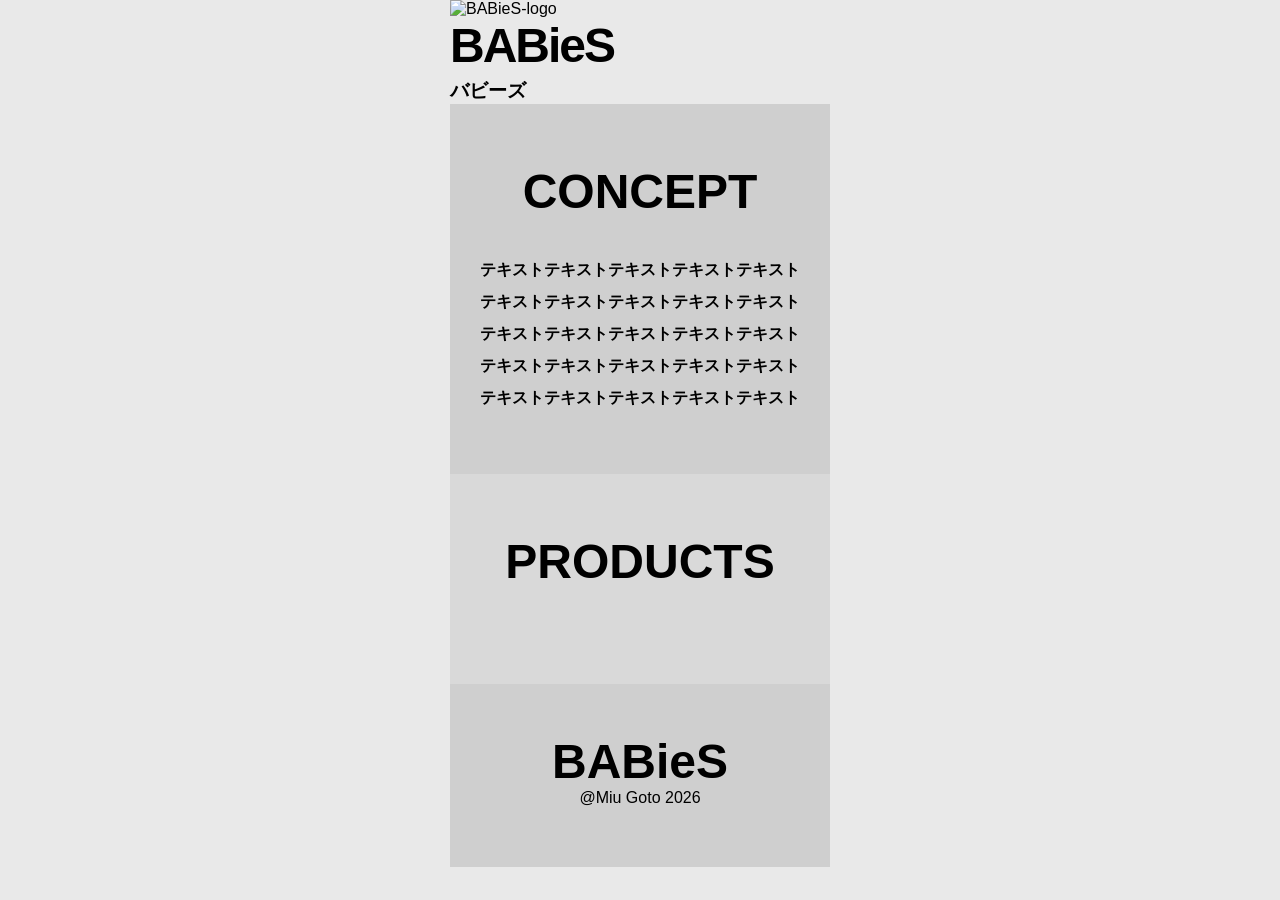
==== index.html @ 3aead326 "Add files via upload" ====
<!DOCTYPE html>
<html lang="ja">
<head>
    <meta charset="UTF-8">
    <meta name="viewport" content="width=device-width, initial-scale=1.0">
    <link rel="stylesheet" href="style.css">
    <title>BABieS</title>
</head>
<body>
    <div class="wrapper">

        <section class="top" id="top">
            <div class="logo">
                <img src="image/logo.png" alt="BABieS-logo">
            </div>
        </section>

        <h1 class="brand-title">BABieS</h1>
        <p class="brand-sub">バビーズ</p>

        <section class="concept" id="concept">
            <h2 class="section-title">CONCEPT</h2>
            <p class="concept-text">
                テキストテキストテキストテキストテキスト<br>
                テキストテキストテキストテキストテキスト<br>
                テキストテキストテキストテキストテキスト<br>
                テキストテキストテキストテキストテキスト<br>
                テキストテキストテキストテキストテキスト
            </p>
        </section>

        <section class="products" id="products">
            <h2 class="section-title">PRODUCTS</h2>
        </section>

        <footer>
            <p class="footer-title">BABieS</p>
            <p class="footer-text">@Miu Goto 2026</p>
        </footer>

    </div>
</body>
</html>
---- style.css ----
* {
      margin: 0;
      padding: 0;
      box-sizing: border-box;
      -webkit-tap-highlight-color: transparent;
    }

    html {
      scroll-behavior: smooth;
    }

    body {
      background: #e9e9e9;
      font-family: Arial, Helvetica, sans-serif;
      display: flex;
      justify-content: center;
      color: #000;
      overflow-x: hidden;
      touch-action: manipulation;
    }

    /* スマホ幅固定 */
    .container {
      width: 100%;
      max-width: 375px;
      min-height: 100vh;
      background: #d9d9d9;
      position: relative;
      overflow: hidden;
    }

    section {
      width: 100%;
    }

    /* =========================
       ハンバーガーメニュー
    ========================= */

    header {
      width: 100%;
      max-width: 375px;
      position: fixed;
      top: 0;
      left: 50%;
      transform: translateX(-50%);
      z-index: 1000;
      padding: 20px;
      display: flex;
      justify-content: flex-end;
    }

    .hamburger {
      width: 45px;
      height: 45px;
      background: rgba(255,255,255,0.8);
      border-radius: 50%;
      border: none;
      cursor: pointer;
      display: flex;
      flex-direction: column;
      justify-content: center;
      align-items: center;
      gap: 5px;
      box-shadow: 0 4px 10px rgba(0,0,0,0.1);
      touch-action: manipulation;
      -webkit-user-select: none;
      user-select: none;
    }

    .hamburger span {
      width: 22px;
      height: 2px;
      background: #000;
      transition: .3s;
    }

    /* メニュー */

    .menu {
      position: fixed;
      top: 0;
      left: 50%;
      transform: translateX(-50%);
      width: 100%;
      max-width: 375px;
      height: 100vh;
      background: rgba(0,0,0,0.9);
      z-index: 999;
      transition: .4s;
      display: flex;
      justify-content: center;
      align-items: center;
      opacity: 0;
      pointer-events: none;
    }

    .menu.active {
      opacity: 1;
      pointer-events: auto;
    }

    .menu ul {
      list-style: none;
      text-align: center;
    }

    .menu li {
      margin: 30px 0;
    }

    .menu a {
      color: white;
      text-decoration: none;
      font-size: 2rem;
      font-weight: bold;
      transition: .3s;
      display: inline-block;
      padding: 10px 20px;
      touch-action: manipulation;
    }

    .menu a:hover {
      opacity: .7;
    }

    /* =========================
       HERO
    ========================= */

    .hero {
      padding: 100px 25px 40px;
      text-align: center;
      background: #d9d9d9;
    }

    .logo-circle {
      width: 280px;
      height: 280px;
      background: #b9d651;
      border-radius: 50%;
      margin: 0 auto 30px;
      display: flex;
      align-items: center;
      justify-content: center;
      overflow: hidden;
    }

    .logo-circle img {
      width: 100%;
      object-fit: cover;
    }

    .brand-title {
      font-size: 3rem;
      font-weight: 900;
      letter-spacing: -2px;
    }

    .brand-sub {
      font-size: 1.2rem;
      font-weight: bold;
      margin-top: 5px;
    }

    /* スクロールボタン */

    .scroll-btn {
      margin-top: 40px;
      display: inline-flex;
      flex-direction: column;
      align-items: center;
      text-decoration: none;
      color: #000;
      font-weight: bold;
      gap: 10px;
      animation: float 1.5s infinite;
    }

    .scroll-circle {
      width: 45px;
      height: 45px;
      border: 2px solid #000;
      border-radius: 50%;
      display: flex;
      align-items: center;
      justify-content: center;
    }

    @keyframes float {
      0% {
        transform: translateY(0);
      }
      50% {
        transform: translateY(8px);
      }
      100% {
        transform: translateY(0);
      }
    }

    /* =========================
       CONCEPT
    ========================= */

    .concept {
      background: #cfcfcf;
      padding: 60px 30px;
      text-align: center;
    }

    .section-title {
      font-size: 3rem;
      font-weight: 900;
      margin-bottom: 35px;
    }

    .concept-text {
      text-align: left;
      line-height: 2;
      font-size: 1rem;
      font-weight: bold;
    }

    /* =========================
   自動スライド
========================= */

.slides {
  display: flex;
  gap: 20px;
  overflow-x: auto;
  scroll-snap-type: x mandatory;
  padding-bottom: 10px;
  -webkit-overflow-scrolling: touch;
  scroll-behavior: smooth;

  /* 追加 */
  scroll-snap-stop: always;
}

    /* =========================
       PRODUCTS
    ========================= */

    .products {
      padding: 60px 20px;
      text-align: center;
      background: #d9d9d9;
    }

    .slider {
      width: 100%;
      overflow: hidden;
      margin-top: 30px;
    }

    .slides {
      display: flex;
      gap: 20px;
      overflow-x: auto;
      scroll-snap-type: x mandatory;
      padding-bottom: 10px;
      -webkit-overflow-scrolling: touch;
      scroll-behavior: smooth;
    }

    .slides::-webkit-scrollbar {
      display: none;
    }

    .product-card {
      min-width: 320px;
      height: 430px;
      background: repeating-conic-gradient(
        #efefef 0% 25%,
        #dddddd 0% 50%
      )
      50% / 40px 40px;
      border: 3px solid #000;
      border-radius: 35px;
      scroll-snap-align: center;
      flex-shrink: 0;
      cursor: pointer;
      transition: .3s;
    }

    .product-card:hover {
      transform: scale(0.98);
    }
    .product-card:active {
      transform: scale(0.96);
    }

    /* =========================
       POPUP
    ========================= */

    .popup {
      position: fixed;
      top: 0;
      left: 0;
      width: 100%;
      height: 100vh;
      background: rgba(0,0,0,0.7);
      display: flex;
      justify-content: center;
      align-items: center;
      opacity: 0;
      pointer-events: none;
      transition: .3s;
      z-index: 2000;
    }

    .popup.active {
      opacity: 1;
      pointer-events: auto;
    }

    .popup-content {
      width: 90%;
      max-width: 320px;
      background: white;
      border-radius: 25px;
      padding: 25px;
      text-align: center;
      position: relative;
      animation: popup .3s ease;
    }

    @keyframes popup {
      from {
        transform: scale(.8);
        opacity: 0;
      }

      to {
        transform: scale(1);
        opacity: 1;
      }
    }

    .popup-image {
      width: 100%;
      height: 220px;
      background: #ddd;
      border-radius: 20px;
      margin-bottom: 20px;
    }

    .popup-title {
      font-size: 1.5rem;
      font-weight: bold;
      margin-bottom: 10px;
    }

    .popup-text {
      line-height: 1.8;
      font-size: .95rem;
    }

    .close-popup {
      position: absolute;
      top: 15px;
      right: 18px;
      font-size: 1.5rem;
      cursor: pointer;
      font-weight: bold;
    }

    .dots {
      display: flex;
      justify-content: center;
      gap: 15px;
      margin-top: 25px;
    }

    .dot {
      width: 18px;
      height: 18px;
      border: 2px solid #000;
      border-radius: 50%;
    }

    .dot.active {
      background: #000;
    }

    /* =========================
       FOOTER
    ========================= */

    footer {
      background: #cfcfcf;
      padding: 50px 20px 60px;
      text-align: center;
    }

    .sns {
      display: flex;
      justify-content: center;
      gap: 35px;
      margin-bottom: 50px;
    }

    .sns a {
      color: #fff;
      font-size: 2rem;
      text-decoration: none;
      transition: .3s;
    }

    .sns a:hover {
      transform: scale(1.1);
    }

    .footer-title {
      font-size: 3rem;
      font-weight: 900;
    }

    .footer-name {
      font-size: 1.8rem;
      font-weight: bold;
      margin-top: 5px;
    }
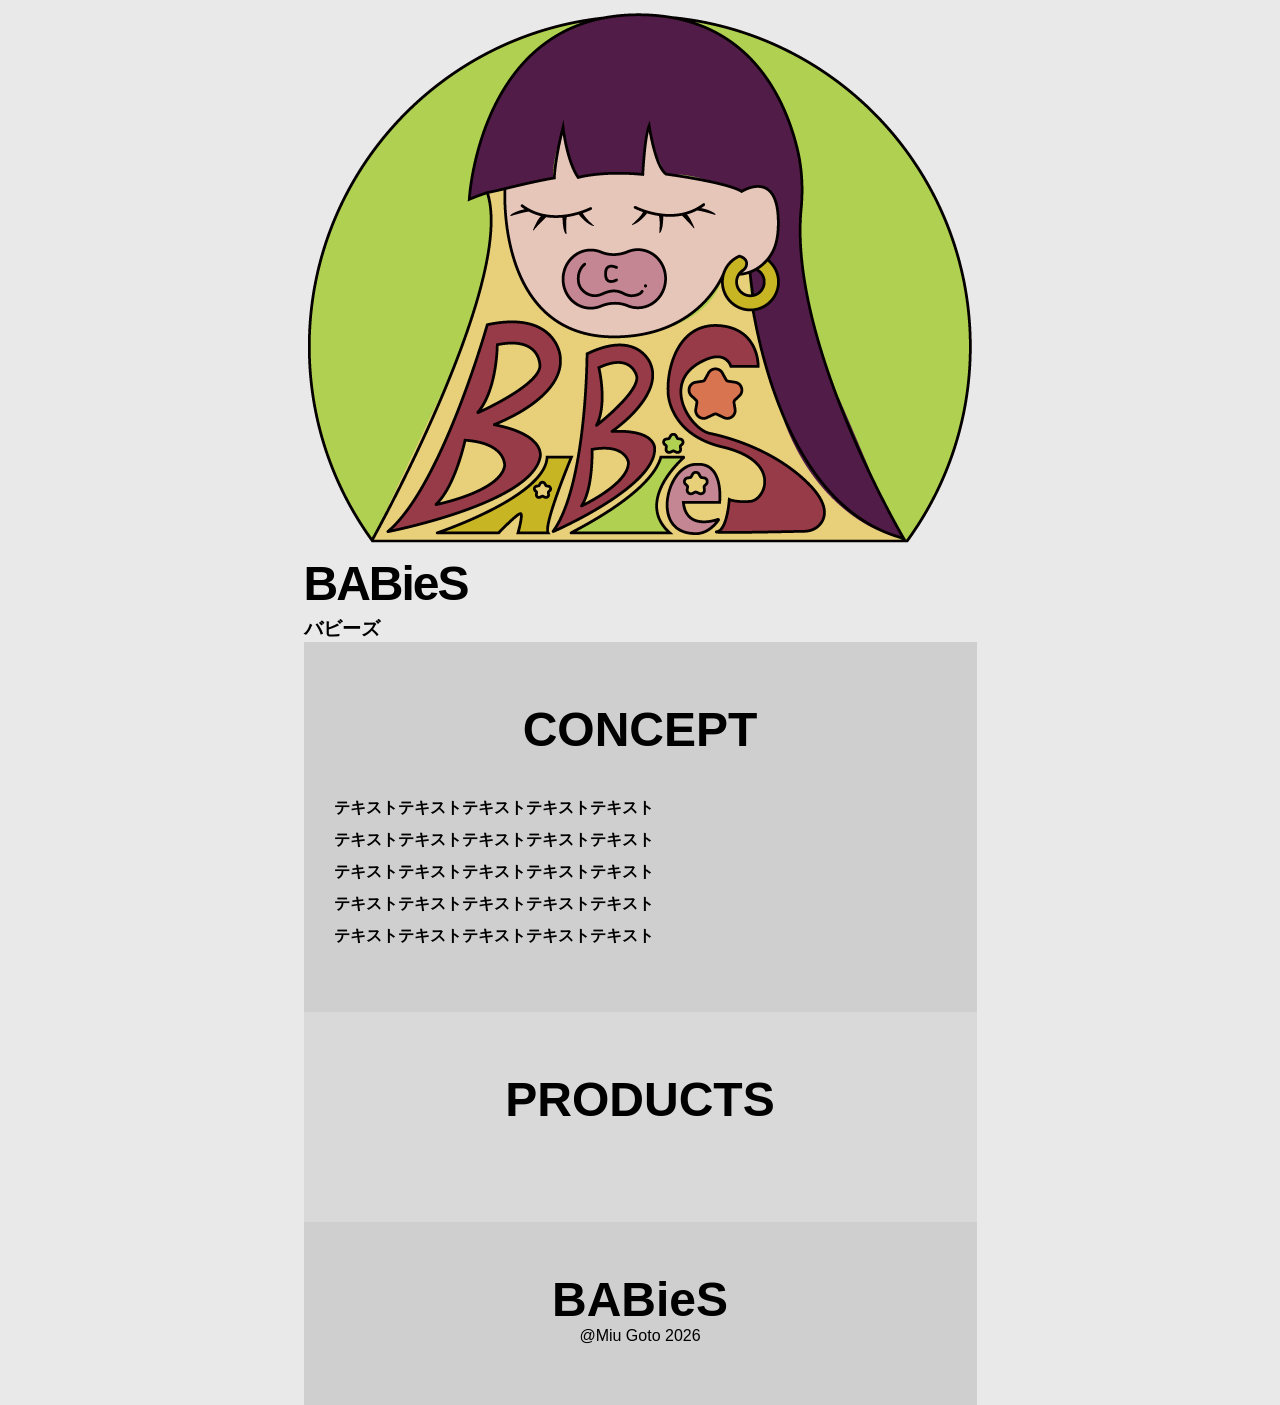
==== commit 86823080: "Update index.html" ====
--- a/index.html
+++ b/index.html
@@ -11,7 +11,7 @@
 
         <section class="top" id="top">
             <div class="logo">
-                <img src="image/logo.png" alt="BABieS-logo">
+                <img src="logo.png" alt="BABieS-logo">
             </div>
         </section>
 
@@ -40,4 +40,4 @@
 
     </div>
 </body>
-</html>+</html>
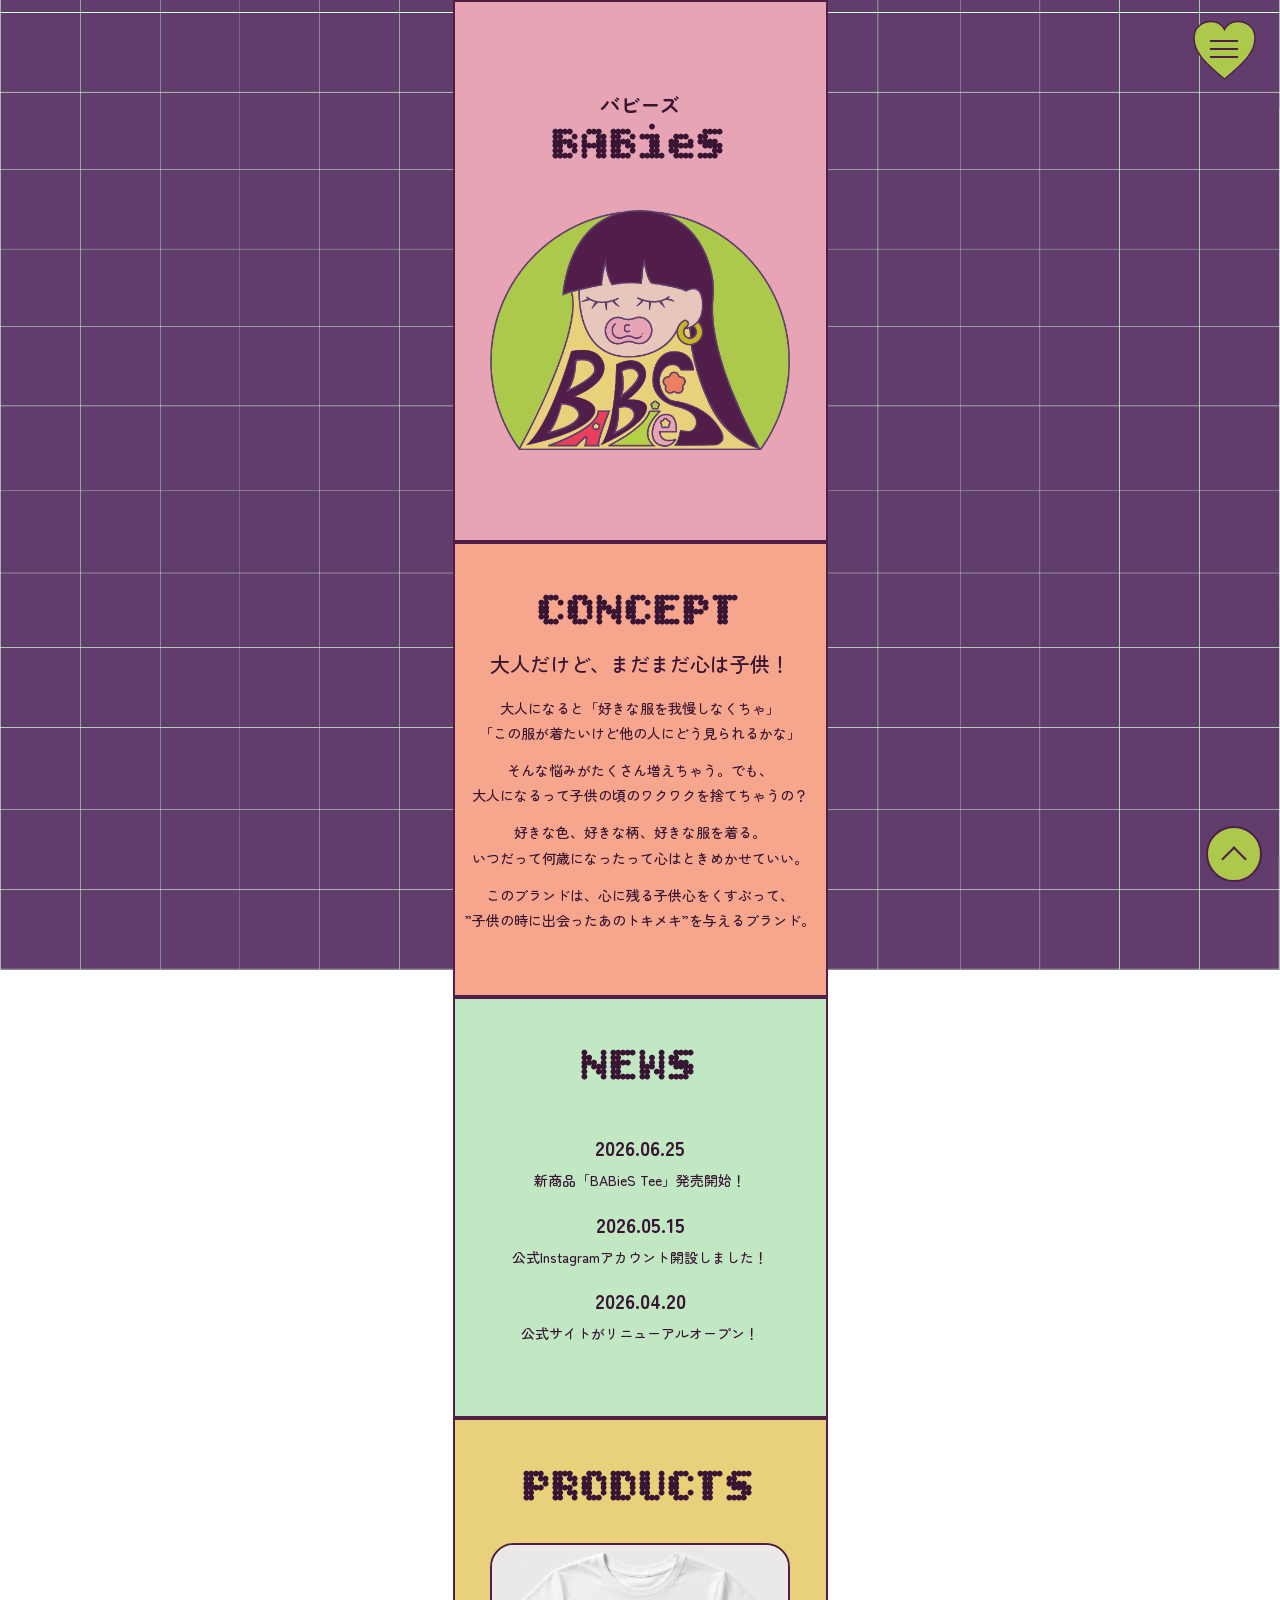
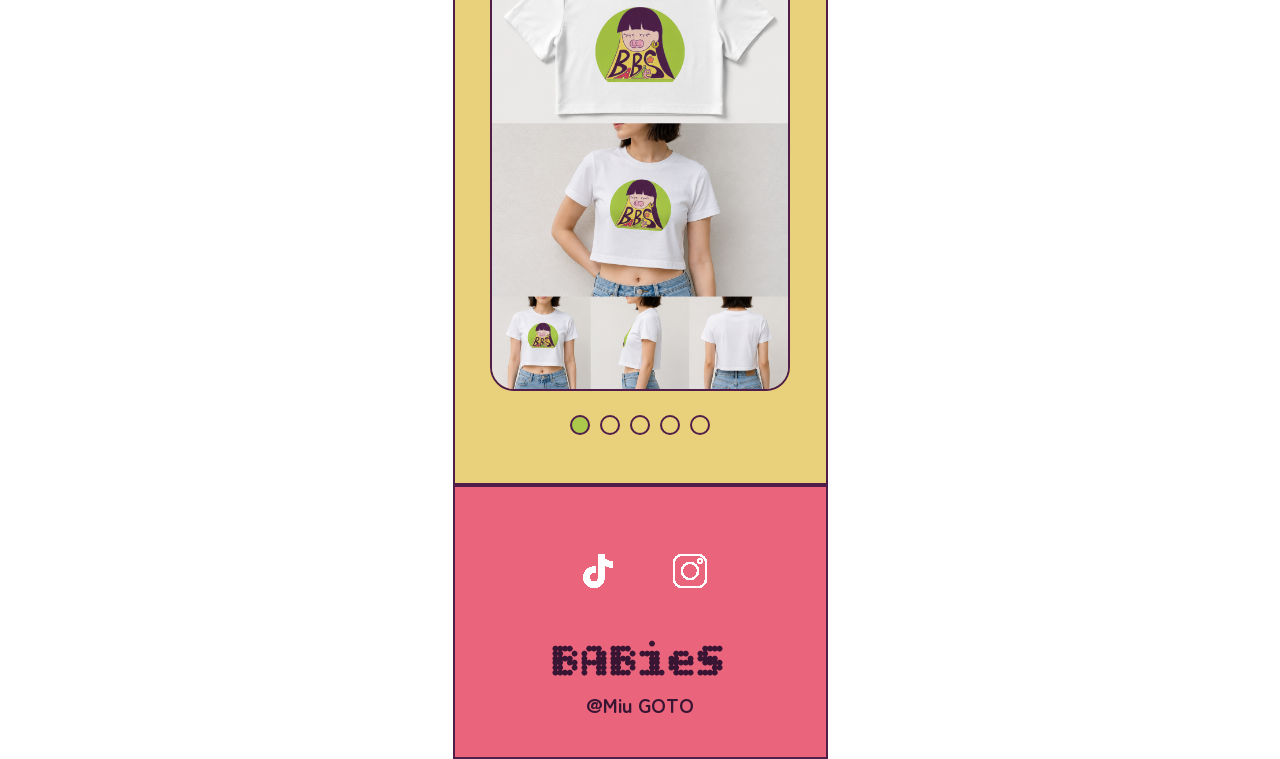
==== commit 402b14e2: "Add files via upload" ====
--- a/index.html
+++ b/index.html
@@ -1,43 +1,171 @@
 <!DOCTYPE html>
 <html lang="ja">
+
 <head>
     <meta charset="UTF-8">
     <meta name="viewport" content="width=device-width, initial-scale=1.0">
+    <title>BABieS</title>
     <link rel="stylesheet" href="style.css">
-    <title>BABieS</title>
+    <link rel="preconnect" href="https://fonts.googleapis.com">
+    <link rel="preconnect" href="https://fonts.gstatic.com" crossorigin>
+    <link href="https://fonts.googleapis.com/css2?family=Bitcount:wght@100..900&family=Zen+Maru+Gothic&display=swap" rel="stylesheet">
 </head>
+
 <body>
-    <div class="wrapper">
 
+    <nav class="MENU" id="menu">
+        <input type="checkbox" id="menu-toggle">
+        <label class="hamburger" for="menu-toggle" aria-label="メニューを開く">
+            <span></span>
+            <span></span>
+            <span></span>
+        </label>
+        <ul>
+            <li><a href="#top">TOP</a></li>
+            <li><a href="#concept">CONCEPT</a></li>
+            <li><a href="#news">NEWS</a></li>
+            <li><a href="#products">PRODUCTS</a></li>
+            <li><a href="#contact">CONTACT</a></li>
+        </ul>
+    </nav>
+
+    <a class="top-button" href="#top" aria-label="トップへ戻る">
+        <span></span>
+    </a>
+
+    <main>
         <section class="top" id="top">
-            <div class="logo">
-                <img src="logo.png" alt="BABieS-logo">
+            <div class="top-title">
+                <h2>バビーズ</h2>
+                <h1>BABieS</h1>
+            </div>
+            <img src="images/logo.png" alt="BaBieS Logo" class="logo">
+        </section>
+
+        <section class="concept" id="concept">
+            <h1>CONCEPT</h1>
+            <h2>大人だけど、まだまだ心は子供！</h2>
+            <p>
+                大人になると「好きな服を我慢しなくちゃ」<br>
+                「この服が着たいけど他の人にどう見られるかな」
+            </p>
+            <p>
+                そんな悩みがたくさん増えちゃう。でも、<br>
+                大人になるって子供の頃のワクワクを捨てちゃうの？
+            </p>
+            <p>
+                好きな色、好きな柄、好きな服を着る。<br>
+                いつだって何歳になったって心はときめかせていい。
+            </p>
+            <p>
+                このブランドは、心に残る子供心をくすぶって、<br>
+                ”子供の時に出会ったあのトキメキ”を与えるブランド。
+            </p>
+        </section>
+
+        <section class="news" id="news">
+            <h1>NEWS</h1>
+            <div class="news-item">
+                <h2>2026.06.25</h2>
+                <p>新商品「BABieS Tee」発売開始！</p>
+            </div>
+            <div class="news-item">
+                <h2>2026.05.15</h2>
+                <p>公式Instagramアカウント開設しました！</p>
+            </div>
+            <div class="news-item">
+                <h2>2026.04.20</h2>
+                <p>公式サイトがリニューアルオープン！</p>
+            </div>
+
+        </section>
+
+        <section class="products" id="products">
+            <h1>PRODUCTS</h1>
+            <div class="product-slider-menu">
+                <button class="product-button" type="button" id="product-open">
+                    <div class="product-track" id="product-track">
+                        <img src="images/product-1.png" alt="商品メニュー1" class="product-menu" draggable="false">
+                        <img src="images/product-2.png" alt="商品メニュー2" class="product-menu" draggable="false">
+                        <img src="images/product-3.png" alt="商品メニュー3" class="product-menu" draggable="false">
+                        <img src="images/product-4.png" alt="商品メニュー4" class="product-menu" draggable="false">
+                        <img src="images/product-5.png" alt="商品メニュー5" class="product-menu" draggable="false">
+                        <img src="images/product-1.png" alt="商品メニュー1" class="product-menu" draggable="false">
+                    </div>
+                </button>
+                <div class="slider-dots" aria-label="商品メニュー切り替え">
+                    <button class="slider-dot is-active" type="button" data-slide="0" aria-label="1枚目の商品を見る"></button>
+                    <button class="slider-dot" type="button" data-slide="1" aria-label="2枚目の商品を見る"></button>
+                    <button class="slider-dot" type="button" data-slide="2" aria-label="3枚目の商品を見る"></button>
+                    <button class="slider-dot" type="button" data-slide="3" aria-label="4枚目の商品を見る"></button>
+                    <button class="slider-dot" type="button" data-slide="4" aria-label="5枚目の商品を見る"></button>
+                </div>
             </div>
         </section>
 
-        <h1 class="brand-title">BABieS</h1>
-        <p class="brand-sub">バビーズ</p>
+        <div class="product-popup" id="product-popup" aria-hidden="true">
+            <div class="product-detail">
+                <button class="popup-close" type="button" id="product-close" aria-label="閉じる"></button>
+                <div class="product-detail-item is-active" data-product="0">
+                    <h2>BABieS Tee</h2>
+                    <img src="images/product-1.png" alt="商品写真1" class="popup-product-image">
+                    <p class="product-price">3980yen</p>
+                    <p>定番Tシャツ！</p>
+                    <p>ショート丈でカジュアルに着られるデザインです。</p>
+                </div>
+                <div class="product-detail-item" data-product="1">
+                    <h2>BABieS Hoodie</h2>
+                    <img src="images/product-2.png" alt="商品写真2" class="popup-product-image">
+                    <p class="product-price">5980yen</p>
+                    <p>冬に大活躍するフーディー！</p>
+                    <p>シンプルで使いやすいデザインです。</p>
+                </div>
+                <div class="product-detail-item" data-product="2">
+                    <h2>BABieS onepiece</h2>
+                    <img src="images/product-3.png" alt="商品写真3" class="popup-product-image">
+                    <p class="product-price">6980yen</p>
+                    <p>定番ワンピース！</p>
+                    <p>さらっと着れるデザインで、夏にぴったりです。</p>
+                </div>
+                <div class="product-detail-item" data-product="3">
+                    <h2>BABieS アクリルキーホルダー</h2>
+                    <img src="images/product-4.png" alt="商品写真4" class="popup-product-image">
+                    <p class="product-price">980yen</p>
+                    <p>ロゴのアクリルキーホルダー！</p>
+                    <p>BABieSちゃんとどこでもお出かけに行けます。</p>
+                </div>
+                <div class="product-detail-item" data-product="4">
+                    <h2>BABieSちゃん ピアス</h2>
+                    <img src="images/product-5.png" alt="商品写真5" class="popup-product-image">
+                    <p class="product-price">2980yen</p>
+                    <p>BABieSちゃんとお揃い！なピアス</p>
+                    <p>BABieSちゃんのオリジナルデザインのピアスです。</p>
+                </div>
+            </div>
+        </div>
 
-        <section class="concept" id="concept">
-            <h2 class="section-title">CONCEPT</h2>
-            <p class="concept-text">
-                テキストテキストテキストテキストテキスト<br>
-                テキストテキストテキストテキストテキスト<br>
-                テキストテキストテキストテキストテキスト<br>
-                テキストテキストテキストテキストテキスト<br>
-                テキストテキストテキストテキストテキスト
-            </p>
-        </section>
+        <footer id="contact">
+            <div class="social-icons">
+                <a href="https://www.tiktok.com/" target="_blank" rel="noopener noreferrer" aria-label="TikTok">
+                    <svg class="dot-icon" viewBox="0 0 24 24" aria-hidden="true">
+                        <path d="M16.6 5.8c1.1.8 2.3 1.3 3.8 1.4v3.4c-1.4 0-2.7-.4-3.8-1.1v5.6c0 3.1-2.5 5.6-5.6 5.6S5.4 18.2 5.4 15.1s2.5-5.6 5.6-5.6c.4 0 .8 0 1.1.1v3.6c-.3-.1-.7-.2-1.1-.2-1.2 0-2.1.9-2.1 2.1s.9 2.1 2.1 2.1 2.1-.9 2.1-2.1V3.3h3.5v2.5z" />
+                    </svg>
+                </a>
+                <a href="https://www.instagram.com/" target="_blank" rel="noopener noreferrer" aria-label="Instagram">
+                    <svg class="dot-icon" viewBox="0 0 24 24" aria-hidden="true">
+                        <rect x="4" y="4" width="16" height="16" rx="4" />
+                        <circle cx="12" cy="12" r="4" />
+                        <circle cx="17" cy="7" r="1" />
+                    </svg>
+                </a>
+            </div>
+            <h1>BABieS</h1>
+            <h2 >@Miu GOTO</h2>
+        </footer>
+    </main>
 
-        <section class="products" id="products">
-            <h2 class="section-title">PRODUCTS</h2>
-        </section>
+    <script src="script.js"></script>
 
-        <footer>
-            <p class="footer-title">BABieS</p>
-            <p class="footer-text">@Miu Goto 2026</p>
-        </footer>
+</body>
 
-    </div>
-</body>
 </html>
--- a/style.css
+++ b/style.css
@@ -1,427 +1,538 @@
-
-    * {
-      margin: 0;
-      padding: 0;
-      box-sizing: border-box;
-      -webkit-tap-highlight-color: transparent;
-    }
-
-    html {
-      scroll-behavior: smooth;
-    }
-
-    body {
-      background: #e9e9e9;
-      font-family: Arial, Helvetica, sans-serif;
-      display: flex;
-      justify-content: center;
-      color: #000;
-      overflow-x: hidden;
-      touch-action: manipulation;
-    }
-
-    /* スマホ幅固定 */
-    .container {
-      width: 100%;
-      max-width: 375px;
-      min-height: 100vh;
-      background: #d9d9d9;
-      position: relative;
-      overflow: hidden;
-    }
-
-    section {
-      width: 100%;
-    }
-
-    /* =========================
-       ハンバーガーメニュー
-    ========================= */
-
-    header {
-      width: 100%;
-      max-width: 375px;
-      position: fixed;
-      top: 0;
-      left: 50%;
-      transform: translateX(-50%);
-      z-index: 1000;
-      padding: 20px;
-      display: flex;
-      justify-content: flex-end;
-    }
-
-    .hamburger {
-      width: 45px;
-      height: 45px;
-      background: rgba(255,255,255,0.8);
-      border-radius: 50%;
-      border: none;
-      cursor: pointer;
-      display: flex;
-      flex-direction: column;
-      justify-content: center;
-      align-items: center;
-      gap: 5px;
-      box-shadow: 0 4px 10px rgba(0,0,0,0.1);
-      touch-action: manipulation;
-      -webkit-user-select: none;
-      user-select: none;
-    }
-
-    .hamburger span {
-      width: 22px;
-      height: 2px;
-      background: #000;
-      transition: .3s;
-    }
-
-    /* メニュー */
-
-    .menu {
-      position: fixed;
-      top: 0;
-      left: 50%;
-      transform: translateX(-50%);
-      width: 100%;
-      max-width: 375px;
-      height: 100vh;
-      background: rgba(0,0,0,0.9);
-      z-index: 999;
-      transition: .4s;
-      display: flex;
-      justify-content: center;
-      align-items: center;
-      opacity: 0;
-      pointer-events: none;
-    }
-
-    .menu.active {
-      opacity: 1;
-      pointer-events: auto;
-    }
-
-    .menu ul {
-      list-style: none;
-      text-align: center;
-    }
-
-    .menu li {
-      margin: 30px 0;
-    }
-
-    .menu a {
-      color: white;
-      text-decoration: none;
-      font-size: 2rem;
-      font-weight: bold;
-      transition: .3s;
-      display: inline-block;
-      padding: 10px 20px;
-      touch-action: manipulation;
-    }
-
-    .menu a:hover {
-      opacity: .7;
-    }
-
-    /* =========================
-       HERO
-    ========================= */
-
-    .hero {
-      padding: 100px 25px 40px;
-      text-align: center;
-      background: #d9d9d9;
-    }
-
-    .logo-circle {
-      width: 280px;
-      height: 280px;
-      background: #b9d651;
-      border-radius: 50%;
-      margin: 0 auto 30px;
-      display: flex;
-      align-items: center;
-      justify-content: center;
-      overflow: hidden;
-    }
-
-    .logo-circle img {
-      width: 100%;
-      object-fit: cover;
-    }
-
-    .brand-title {
-      font-size: 3rem;
-      font-weight: 900;
-      letter-spacing: -2px;
-    }
-
-    .brand-sub {
-      font-size: 1.2rem;
-      font-weight: bold;
-      margin-top: 5px;
-    }
-
-    /* スクロールボタン */
-
-    .scroll-btn {
-      margin-top: 40px;
-      display: inline-flex;
-      flex-direction: column;
-      align-items: center;
-      text-decoration: none;
-      color: #000;
-      font-weight: bold;
-      gap: 10px;
-      animation: float 1.5s infinite;
-    }
-
-    .scroll-circle {
-      width: 45px;
-      height: 45px;
-      border: 2px solid #000;
-      border-radius: 50%;
-      display: flex;
-      align-items: center;
-      justify-content: center;
-    }
-
-    @keyframes float {
-      0% {
-        transform: translateY(0);
-      }
-      50% {
-        transform: translateY(8px);
-      }
-      100% {
-        transform: translateY(0);
-      }
-    }
-
-    /* =========================
-       CONCEPT
-    ========================= */
-
-    .concept {
-      background: #cfcfcf;
-      padding: 60px 30px;
-      text-align: center;
-    }
-
-    .section-title {
-      font-size: 3rem;
-      font-weight: 900;
-      margin-bottom: 35px;
-    }
-
-    .concept-text {
-      text-align: left;
-      line-height: 2;
-      font-size: 1rem;
-      font-weight: bold;
-    }
-
-    /* =========================
-   自動スライド
-========================= */
-
-.slides {
-  display: flex;
-  gap: 20px;
-  overflow-x: auto;
-  scroll-snap-type: x mandatory;
-  padding-bottom: 10px;
-  -webkit-overflow-scrolling: touch;
-  scroll-behavior: smooth;
-
-  /* 追加 */
-  scroll-snap-stop: always;
-}
-
-    /* =========================
-       PRODUCTS
-    ========================= */
-
-    .products {
-      padding: 60px 20px;
-      text-align: center;
-      background: #d9d9d9;
-    }
-
-    .slider {
-      width: 100%;
-      overflow: hidden;
-      margin-top: 30px;
-    }
-
-    .slides {
-      display: flex;
-      gap: 20px;
-      overflow-x: auto;
-      scroll-snap-type: x mandatory;
-      padding-bottom: 10px;
-      -webkit-overflow-scrolling: touch;
-      scroll-behavior: smooth;
-    }
-
-    .slides::-webkit-scrollbar {
-      display: none;
-    }
-
-    .product-card {
-      min-width: 320px;
-      height: 430px;
-      background: repeating-conic-gradient(
-        #efefef 0% 25%,
-        #dddddd 0% 50%
-      )
-      50% / 40px 40px;
-      border: 3px solid #000;
-      border-radius: 35px;
-      scroll-snap-align: center;
-      flex-shrink: 0;
-      cursor: pointer;
-      transition: .3s;
-    }
-
-    .product-card:hover {
-      transform: scale(0.98);
-    }
-    .product-card:active {
-      transform: scale(0.96);
-    }
-
-    /* =========================
-       POPUP
-    ========================= */
-
-    .popup {
-      position: fixed;
-      top: 0;
-      left: 0;
-      width: 100%;
-      height: 100vh;
-      background: rgba(0,0,0,0.7);
-      display: flex;
-      justify-content: center;
-      align-items: center;
-      opacity: 0;
-      pointer-events: none;
-      transition: .3s;
-      z-index: 2000;
-    }
-
-    .popup.active {
-      opacity: 1;
-      pointer-events: auto;
-    }
-
-    .popup-content {
-      width: 90%;
-      max-width: 320px;
-      background: white;
-      border-radius: 25px;
-      padding: 25px;
-      text-align: center;
-      position: relative;
-      animation: popup .3s ease;
-    }
-
-    @keyframes popup {
-      from {
-        transform: scale(.8);
+@charset "UTF-8";
+
+html {
+    scroll-behavior: smooth;
+}
+
+body {
+    margin: 0;
+    background-image: url('images/background.png');
+    background-size: cover;
+    background-position: center;
+    background-repeat: no-repeat;
+    background-attachment: fixed;
+}
+
+.MENU {
+    position: fixed;
+    top: 18px;
+    right: 18px;
+    z-index: 10;
+}
+
+#menu-toggle {
+    display: none;
+}
+
+.hamburger {
+    display: flex;
+    flex-direction: column;
+    justify-content: center;
+    gap: 6px;
+    width: 76px;
+    height: 68px;
+    background-color: transparent;
+    background-image: url("data:image/svg+xml,%3Csvg width='64' height='58' viewBox='0 0 64 58' xmlns='http://www.w3.org/2000/svg'%3E%3Cpath d='M32 52C15 38 6 29 6 17C6 8 13 3 21 3C26 3 30 6 32 10C34 6 38 3 43 3C51 3 58 8 58 17C58 29 49 38 32 52Z' fill='%23ACC94C' stroke='%23511D49' stroke-width='1.2'/%3E%3C/svg%3E");
+    background-repeat: no-repeat;
+    background-position: center;
+    background-size: contain;
+    border: none;
+    box-sizing: border-box;
+    cursor: pointer;
+    transition: transform 0.35s ease;
+}
+
+.hamburger:hover {
+    transform: scale(1.08);
+}
+
+.hamburger span {
+    display: block;
+    width: 28px;
+    height: 2px;
+    margin: 0 auto;
+    background-color: #511D49;
+    transform-origin: center;
+    transition: transform 0.2s ease, opacity 0.2s ease;
+}
+
+.hamburger span:first-child {
+    margin-top: -6px;
+}
+
+.MENU ul {
+    display: none;
+    position: absolute;
+    top: 68px;
+    right: 0;
+    width: 180px;
+    margin: 0;
+    padding: 14px 0;
+    list-style: none;
+    background-color: #D2FFD5;
+    border: 2px solid #391534;
+}
+
+.MENU li {
+    text-align: center;
+}
+
+.MENU a {
+    display: block;
+    padding: 12px 16px;
+    color: #391534;
+    font-family: 'Bitcount';
+    font-size: 24px;
+    text-decoration: none;
+}
+
+.MENU a:hover {
+    background-color: #EA647C;
+}
+
+#menu-toggle:checked + .hamburger + ul {
+    display: block;
+}
+
+#menu-toggle:checked + .hamburger span:nth-child(1) {
+    transform: translateY(8px) rotate(45deg);
+}
+
+#menu-toggle:checked + .hamburger span:nth-child(2) {
+    opacity: 0;
+}
+
+#menu-toggle:checked + .hamburger span:nth-child(3) {
+    transform: translateY(-8px) rotate(-45deg);
+}
+
+.top-button {
+    position: fixed;
+    right: 18px;
+    bottom: 18px;
+    z-index: 10;
+    display: flex;
+    justify-content: center;
+    align-items: center;
+    width: 56px;
+    height: 56px;
+    background-color: #ACC94C;
+    border: 2px solid #511D49;
+    border-radius: 50%;
+    box-sizing: border-box;
+    transition: transform 0.35s ease;
+}
+
+.top-button:hover {
+    transform: scale(1.08);
+}
+
+.top-button span {
+    display: block;
+    width: 16px;
+    height: 16px;
+    border-top: 2px solid #511D49;
+    border-left: 2px solid #511D49;
+    transform: translateY(5px) rotate(45deg);
+}
+
+h1 {
+    font-family: 'Bitcount';
+    font-style: normal;
+    font-weight: 500;
+    font-display: swap;
+    font-size: 48px;
+    text-align: center;
+    color: #391534;
+}
+
+.concept h2 {
+    font-family: 'Zen Maru Gothic';
+    font-style: normal;
+    font-weight: 500;
+    font-display: swap;
+    font-size: 20px;
+    text-align: center;
+    color: #391534;
+}
+
+h2 {
+    font-family: 'Zen Maru Gothic';
+    font-style: normal;
+    font-weight: 700;
+    font-display: swap;
+    font-size: 20px;
+    text-align: center;
+    color: #391534;
+}
+
+p {
+    font-family: 'Zen Maru Gothic';
+    font-style: normal;
+    font-weight: 500;
+    font-display: swap;
+    font-size: 14px;
+    text-align: center;
+    color: #391534;
+}
+
+section,
+footer {
+    display: flow-root;
+    box-sizing: border-box;
+    border: 2px solid #511D49;
+}
+
+.top{
+    background-color: #E7A4B4;
+    width: 375px;
+    margin: 0 auto;
+}
+
+.top-title{
+    text-align: center;
+    padding-top: 85px;
+    color: #511D49;
+}
+
+.top-title h1,
+.top-title h2 {
+    line-height: 0.1;
+}
+
+.logo{
+    height: 240px;
+    width: 300px;
+    display: block;
+    margin: 0 auto;
+    padding-top: 20px;
+    padding-bottom: 90px;
+    transition: transform 0.35s ease, opacity 0.35s ease;
+    animation: logoFadeIn 1.8s ease forwards, logoFlip 6s ease-in-out infinite;
+}
+
+.logo:hover {
+    transform: translateY(-8px) scale(1.03);
+}
+
+@keyframes logoFadeIn {
+    from {
         opacity: 0;
-      }
-
-      to {
+    }
+
+    to {
+        opacity: 1;
+    }
+}
+
+@keyframes logoFlip {
+    0%,
+    70%,
+    100% {
+        rotate: y 0deg;
+    }
+
+    85% {
+        rotate: y 90deg;
+    }
+}
+
+.concept{
+    background-color: #F5A68D;
+    width: 375px;
+    margin: 0 auto;
+    padding-bottom: 50px;
+    padding-top: 30px;
+}
+
+.concept h1,
+.concept h2 {
+    margin-top: 10px;
+    margin-bottom: 0;
+    line-height: 1.2;
+}
+
+.concept h2 {
+    margin-bottom: 20px;
+}
+
+.concept p {
+    margin-top: 0;
+    margin-bottom: 12px;
+    line-height: 1.8;
+}
+
+.news{
+    background-color: #c1e7c3;
+    width: 375px;
+    margin: 0 auto;
+    padding-bottom: 50px;
+}
+
+.news-item {
+    margin-bottom: 24px;
+}
+
+.news-item h2,
+.news-item p {
+    margin-top: 0;
+    margin-bottom: 12px;
+    line-height: 1.2;
+}
+
+.products{
+    background-color: #E9D17B;
+
+    width: 375px;
+    margin: 0 auto;
+    overflow: hidden;
+}
+
+.products h1 {
+    margin-bottom: 18px;
+}
+
+.product-menu {
+    display: block;
+    flex: 0 0 300px;
+    width: 300px;
+    height: auto;
+    border: 2px solid #511D49;
+    border-radius: 24px;
+    box-sizing: border-box;
+    user-select: none;
+    -webkit-user-drag: none;
+    transition: transform 0.35s ease;
+}
+
+.product-menu:hover {
+    transform: scale(1.04);
+}
+
+.product-track {
+    display: flex;
+    gap: 40px;
+    transform: translateX(0);
+    transition: transform 0.45s ease-out;
+}
+
+.product-slider-menu {
+    position: relative;
+    width: 300px;
+    margin: 0 auto;
+    padding: 8px 0;
+}
+
+.product-button {
+    display: block;
+    width: 300px;
+    padding: 0;
+    background: none;
+    border: none;
+    cursor: pointer;
+    overflow: visible;
+    touch-action: pan-y;
+}
+
+.slider-dots {
+    display: flex;
+    padding-bottom: 40px;
+    justify-content: center;
+    gap: 10px;
+    margin-top: 24px;
+}
+
+.slider-dot {
+    width: 20px;
+    height: 20px;
+    padding: 0;
+    background-color: transparent;
+    border: 2px solid #511D49;
+    border-radius: 50%;
+    cursor: pointer;
+}
+
+.slider-dot.is-active {
+    background-color: #ACC94C;
+}
+
+.product-popup {
+    display: none;
+    position: fixed;
+    inset: 0;
+    z-index: 20;
+    justify-content: center;
+    align-items: center;
+    background-color: rgba(57, 21, 52, 0.65);
+}
+
+.product-popup.is-open {
+    display: flex;
+    animation: popupFadeIn 0.25s ease forwards;
+}
+
+.product-detail {
+    position: relative;
+    width: 350px;
+    max-width: calc(100vw - 32px);
+    max-height: calc(100vh - 32px);
+    overflow-y: auto;
+    padding: 34px 20px 28px;
+    box-sizing: border-box;
+    background-color: #E9D17B;
+    border: 2px solid #511D49;
+    border-radius: 24px;
+}
+
+.product-popup.is-open .product-detail {
+    animation: popupZoomIn 0.3s ease forwards;
+}
+
+@keyframes popupFadeIn {
+    from {
+        background-color: rgba(57, 21, 52, 0);
+    }
+
+    to {
+        background-color: rgba(57, 21, 52, 0.65);
+    }
+}
+
+@keyframes popupZoomIn {
+    from {
+        opacity: 0;
+        transform: scale(0.92);
+    }
+
+    to {
+        opacity: 1;
         transform: scale(1);
-        opacity: 1;
-      }
-    }
-
-    .popup-image {
-      width: 100%;
-      height: 220px;
-      background: #ddd;
-      border-radius: 20px;
-      margin-bottom: 20px;
-    }
-
-    .popup-title {
-      font-size: 1.5rem;
-      font-weight: bold;
-      margin-bottom: 10px;
-    }
-
-    .popup-text {
-      line-height: 1.8;
-      font-size: .95rem;
-    }
-
-    .close-popup {
-      position: absolute;
-      top: 15px;
-      right: 18px;
-      font-size: 1.5rem;
-      cursor: pointer;
-      font-weight: bold;
-    }
-
-    .dots {
-      display: flex;
-      justify-content: center;
-      gap: 15px;
-      margin-top: 25px;
-    }
-
-    .dot {
-      width: 18px;
-      height: 18px;
-      border: 2px solid #000;
-      border-radius: 50%;
-    }
-
-    .dot.active {
-      background: #000;
-    }
-
-    /* =========================
-       FOOTER
-    ========================= */
-
-    footer {
-      background: #cfcfcf;
-      padding: 50px 20px 60px;
-      text-align: center;
-    }
-
-    .sns {
-      display: flex;
-      justify-content: center;
-      gap: 35px;
-      margin-bottom: 50px;
-    }
-
-    .sns a {
-      color: #fff;
-      font-size: 2rem;
-      text-decoration: none;
-      transition: .3s;
-    }
-
-    .sns a:hover {
-      transform: scale(1.1);
-    }
-
-    .footer-title {
-      font-size: 3rem;
-      font-weight: 900;
-    }
-
-    .footer-name {
-      font-size: 1.8rem;
-      font-weight: bold;
-      margin-top: 5px;
-    }
+    }
+}
+
+.product-detail h2 {
+    margin-top: 0;
+    margin-bottom: 14px;
+}
+
+.product-price {
+    font-size: 24px;
+}
+
+.product-detail-item {
+    display: none;
+}
+
+.product-detail-item.is-active {
+    display: block;
+}
+
+.popup-product-image {
+    display: block;
+    width: 100%;
+    aspect-ratio: 2 / 3;
+    margin-bottom: 16px;
+    object-fit: cover;
+    object-position: center;
+    border: 2px solid #511D49;
+    border-radius: 10px;
+    box-sizing: border-box;
+    background-color: #fff;
+}
+
+.product-detail p {
+    margin-top: 0;
+    margin-bottom: 12px;
+    line-height: 1.7;
+}
+
+.popup-close {
+    position: absolute;
+    top: 10px;
+    right: 10px;
+    width: 40px;
+    height: 40px;
+    padding: 0;
+    background-color: #ACC94C;
+    border: 1.5px solid #391534;
+    border-radius: 50%;
+    cursor: pointer;
+}
+
+.popup-close::before,
+.popup-close::after {
+    content: "";
+    position: absolute;
+    top: 50%;
+    left: 50%;
+    width: 18px;
+    height: 1.5px;
+    background-color: #391534;
+    transform-origin: center;
+}
+
+.popup-close::before {
+    transform: translate(-50%, -50%) rotate(45deg);
+}
+
+.popup-close::after {
+    transform: translate(-50%, -50%) rotate(-45deg);
+}
+
+footer{
+    background-color: #EA647C;
+    padding-top: 60px;
+    padding-bottom: 40px;
+    width: 375px;
+    margin: 0 auto;
+}
+
+footer h1,
+footer h2 {
+    margin-top: 0;
+    margin-bottom: 0;
+    line-height: 1.2;
+}
+
+.social-icons {
+    display: flex;
+    justify-content: center;
+    gap: 52px;
+}
+
+.social-icons a {
+    width: 48px;
+    height: 48px;
+    padding-bottom: 40px;
+    transition: transform 0.35s ease;
+}
+
+.social-icons a:hover {
+    transform: scale(1.12);
+}
+
+.social-icons svg {
+    width: 100%;
+    height: 100%;
+    fill: #ffffff;
+    shape-rendering: crispEdges;
+}
+
+.social-icons a:first-child {
+    transform: translateX(6px);
+}
+
+.social-icons a:first-child:hover {
+    transform: translateX(6px) scale(1.12);
+}
+
+.dot-icon {
+    filter: contrast(1.3);
+}
+
+.dot-icon rect,
+.dot-icon circle {
+    fill: none;
+    stroke: #fff;
+    stroke-width: 1.2;
+}
